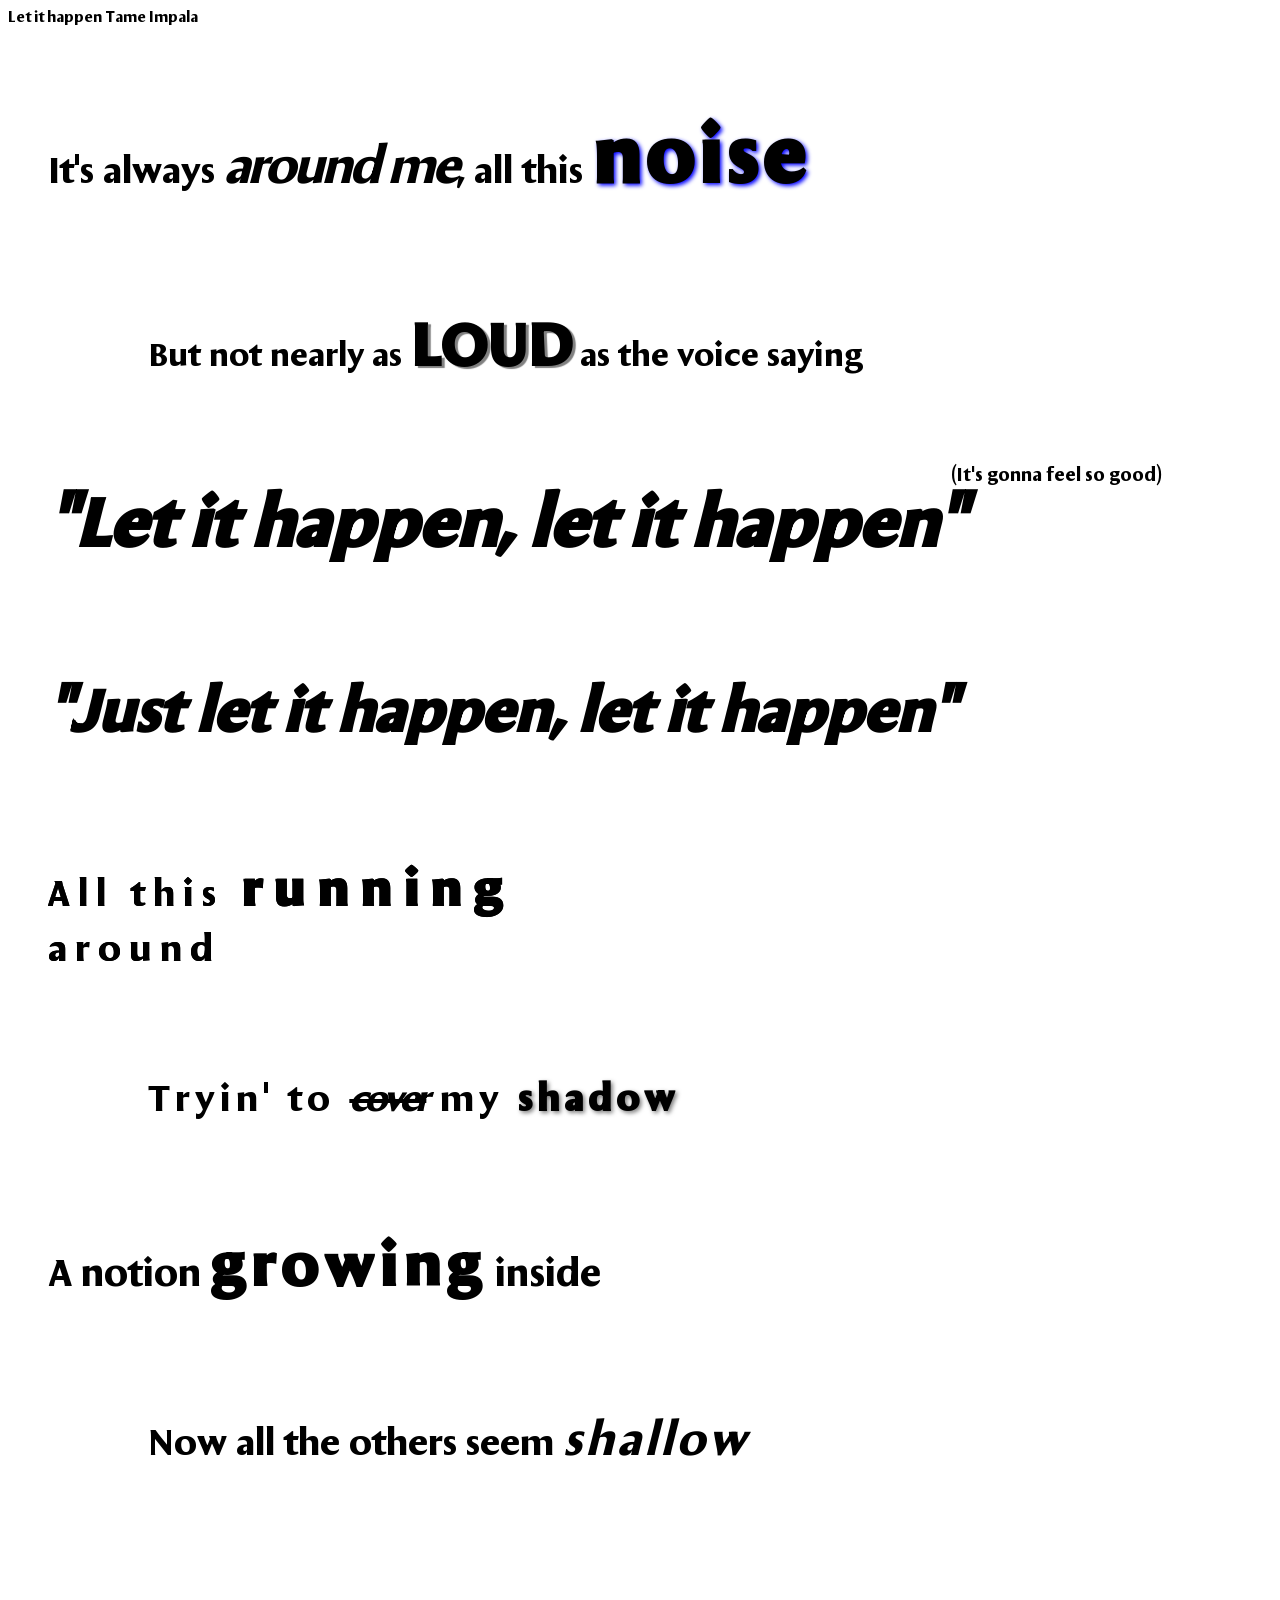
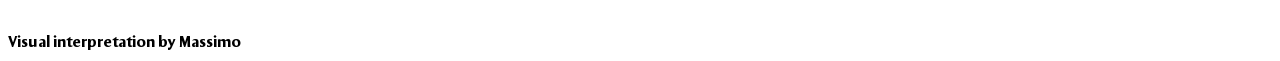
==== songtekst/letithappen.html @ 3872d603 "songtekst bijgevoegd" ====
<!DOCTYPE html>
<html lang="en">
  <head>
    <meta charset="UTF-8">
    <meta name="viewport" content="width=device-width, initial-scale=1.0">
    <meta http-equiv="X-UA-Compatible" content="ie=edge">
    <title>Let it happen</title>
    <link rel="stylesheet" href="letithappen.css">
    <meta name="copyright" content="Design by …">
    <meta name="description" content="…">
    <meta name="keywords" content="…">  
  </head>
  <body> 
    <header>
Let it happen
Tame Impala
    </header>
    <main>

      <p class="intro">
        It's always <em>around me</em>, all this
        <strong>noise</strong>
      </p>

      <p class="voice">
        But not nearly as <strong>loud</strong>
        as the voice saying
      </p>

      <h1>
        "Let it happen, let it happen"
      </h1>

      <p class="aside">
        (It's gonna feel so good)
      </p>

      <h2>
        "Just let it happen, let it happen"
      </h2>

      <p class="running">
        All this <strong>running</strong> around
      </p>

      <p class="shadow">
        Tryin' to <em>cover</em> my <strong>shadow</strong>
      </p>

      <p class="growing">
        A notion <strong>growing</strong> inside
      </p>

      <p class="shallow">
        Now all the others seem <em>shallow</em>
      </p>

      <p class="running">
        All this <strong>running</strong> around
      </p>
      
    </main>
    <footer>
Visual interpretation by Massimo
    </footer>
  </body>
---- songtekst/letithappen.css ----
/* MARK: fonts */
@font-face {
  font-family: 'Seraphs';
  src: url('font/SeraphsVF.woff2') format('woff2'), /* Modern Browsers */
}
/* MARK: items */
body{
  font-family: 'Seraphs';
}

main {
  display: grid;
  grid-template-columns: repeat(12, 1fr);
  grid-template-rows: repeat(12, auto);
  gap: 20px;
  padding: 40px;
}

.intro {
  grid-column: 1/10;
  grid-row: 1;
  font-size: 40px;
}

.intro em {
  font-size: 55px;
  font-style: italic;
  letter-spacing: -3px;
}

.intro strong {
  font-size: 85px;
  letter-spacing: 5px;
  text-shadow: 2px 2px 4px blue;
}

.voice {
  grid-column: 2/11;
  grid-row: 2;
  font-size: 35px;
}

.voice strong {
  font-size: 65px;
  text-transform: uppercase;
  text-shadow: 3px 2px 1px grey;
}

h1 {
  grid-column: 1/12;
  grid-row: 3;
  font-size: 75px;
  line-height: 0.9;
  font-style: italic;
}

h2 {
  grid-column: 1/11;
  grid-row: 4;
  font-size: 65px;
  line-height: 0.9;
  font-style: italic;
}

.aside {
  grid-column: 10/13;
  grid-row: 3;
  font-size: 20px;
}

.running {
  grid-column: 1/7;
  grid-row: 5;
  font-size: 40px;
  letter-spacing: 8px;
}

.running strong {
  font-size: 55px;
  letter-spacing: 12px;
}

.shadow {
  grid-column: 2/10;
  grid-row: 6;
  font-size: 40px;
  letter-spacing: 5px;
}

.shadow em {
  font-style: italic;
  letter-spacing: -4px;
  text-decoration: line-through;
}

.shadow strong {
  text-shadow: 2px 2px 4px rgba(0,0,0,0.5);
} 

.growing {
  grid-column: 1/9;
  grid-row: 7;
  font-size: 42px;
}

.growing strong {
  font-size: 65px;
  letter-spacing: 6px;
}

.shallow {
  grid-column: 2/12;
  grid-row: 8;
  font-size: 40px;
}

.shallow em {
  font-size: 50px;
  letter-spacing: 3px;
}
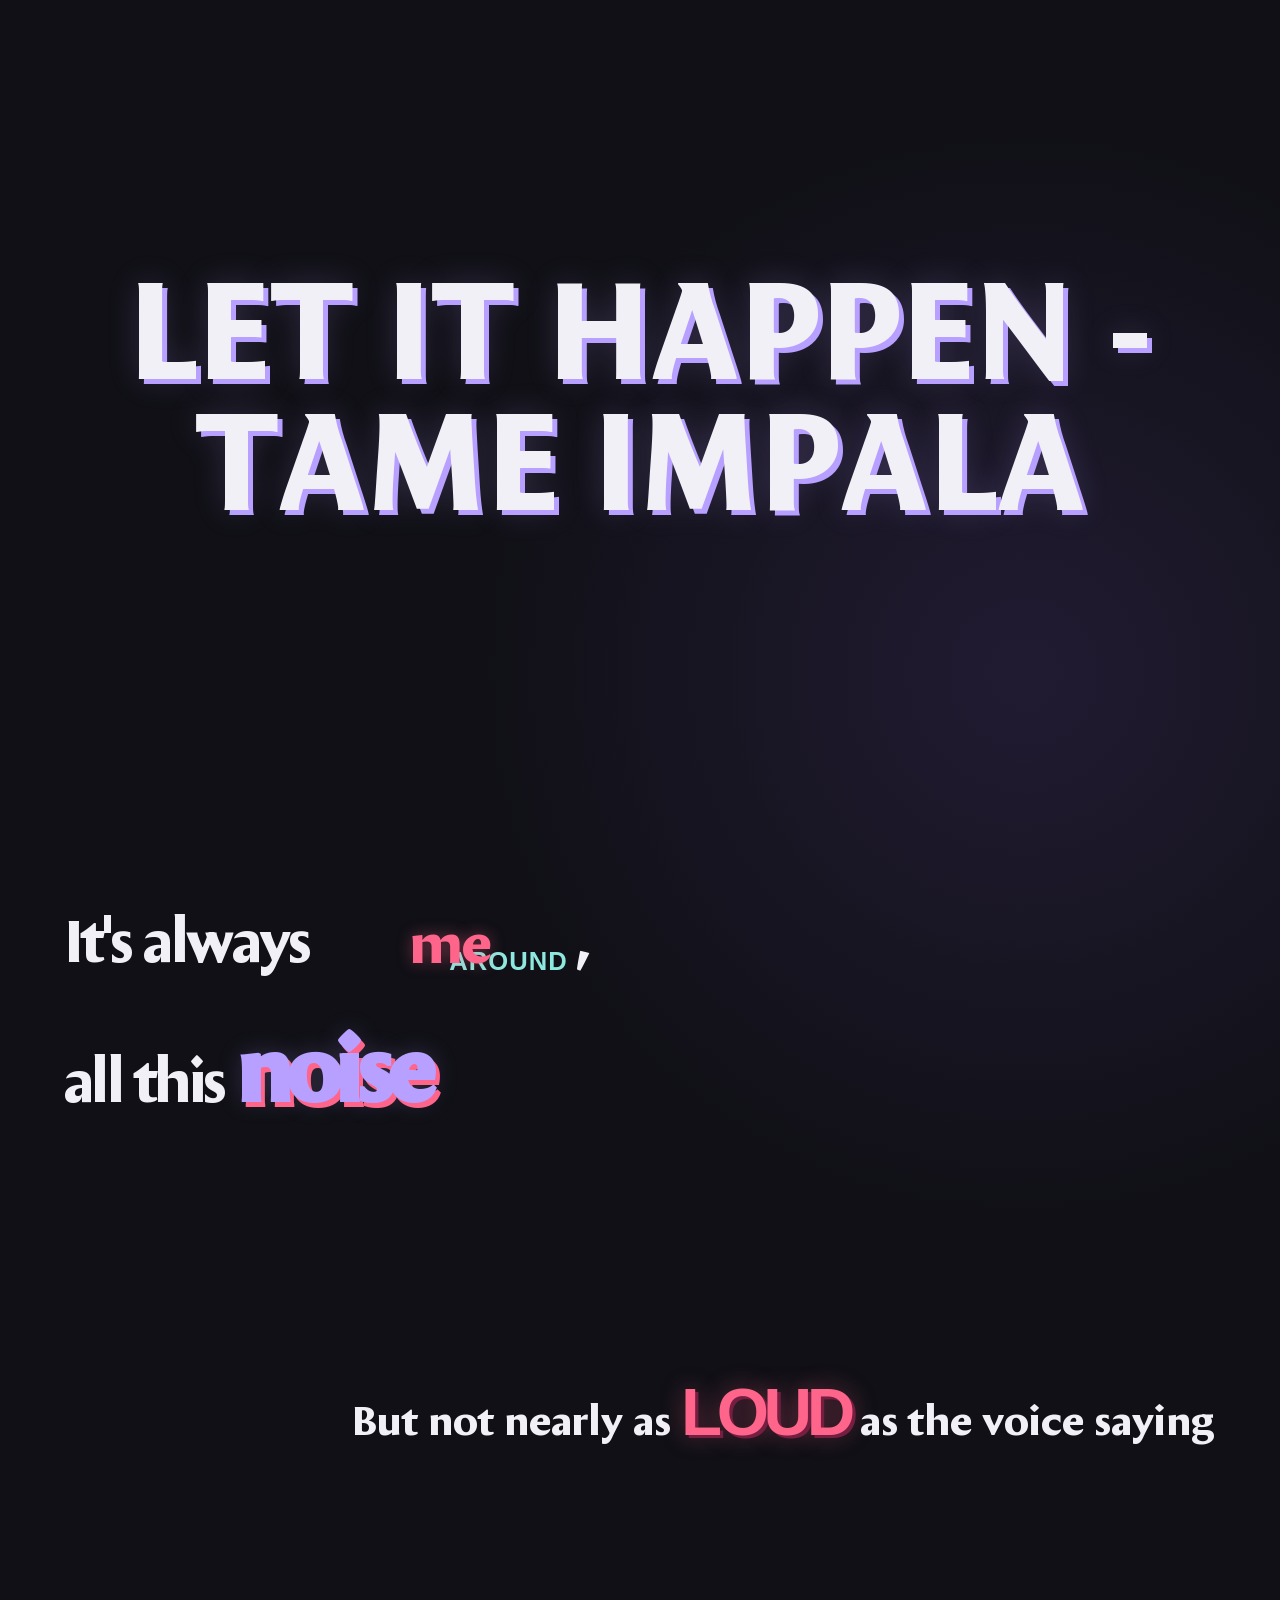
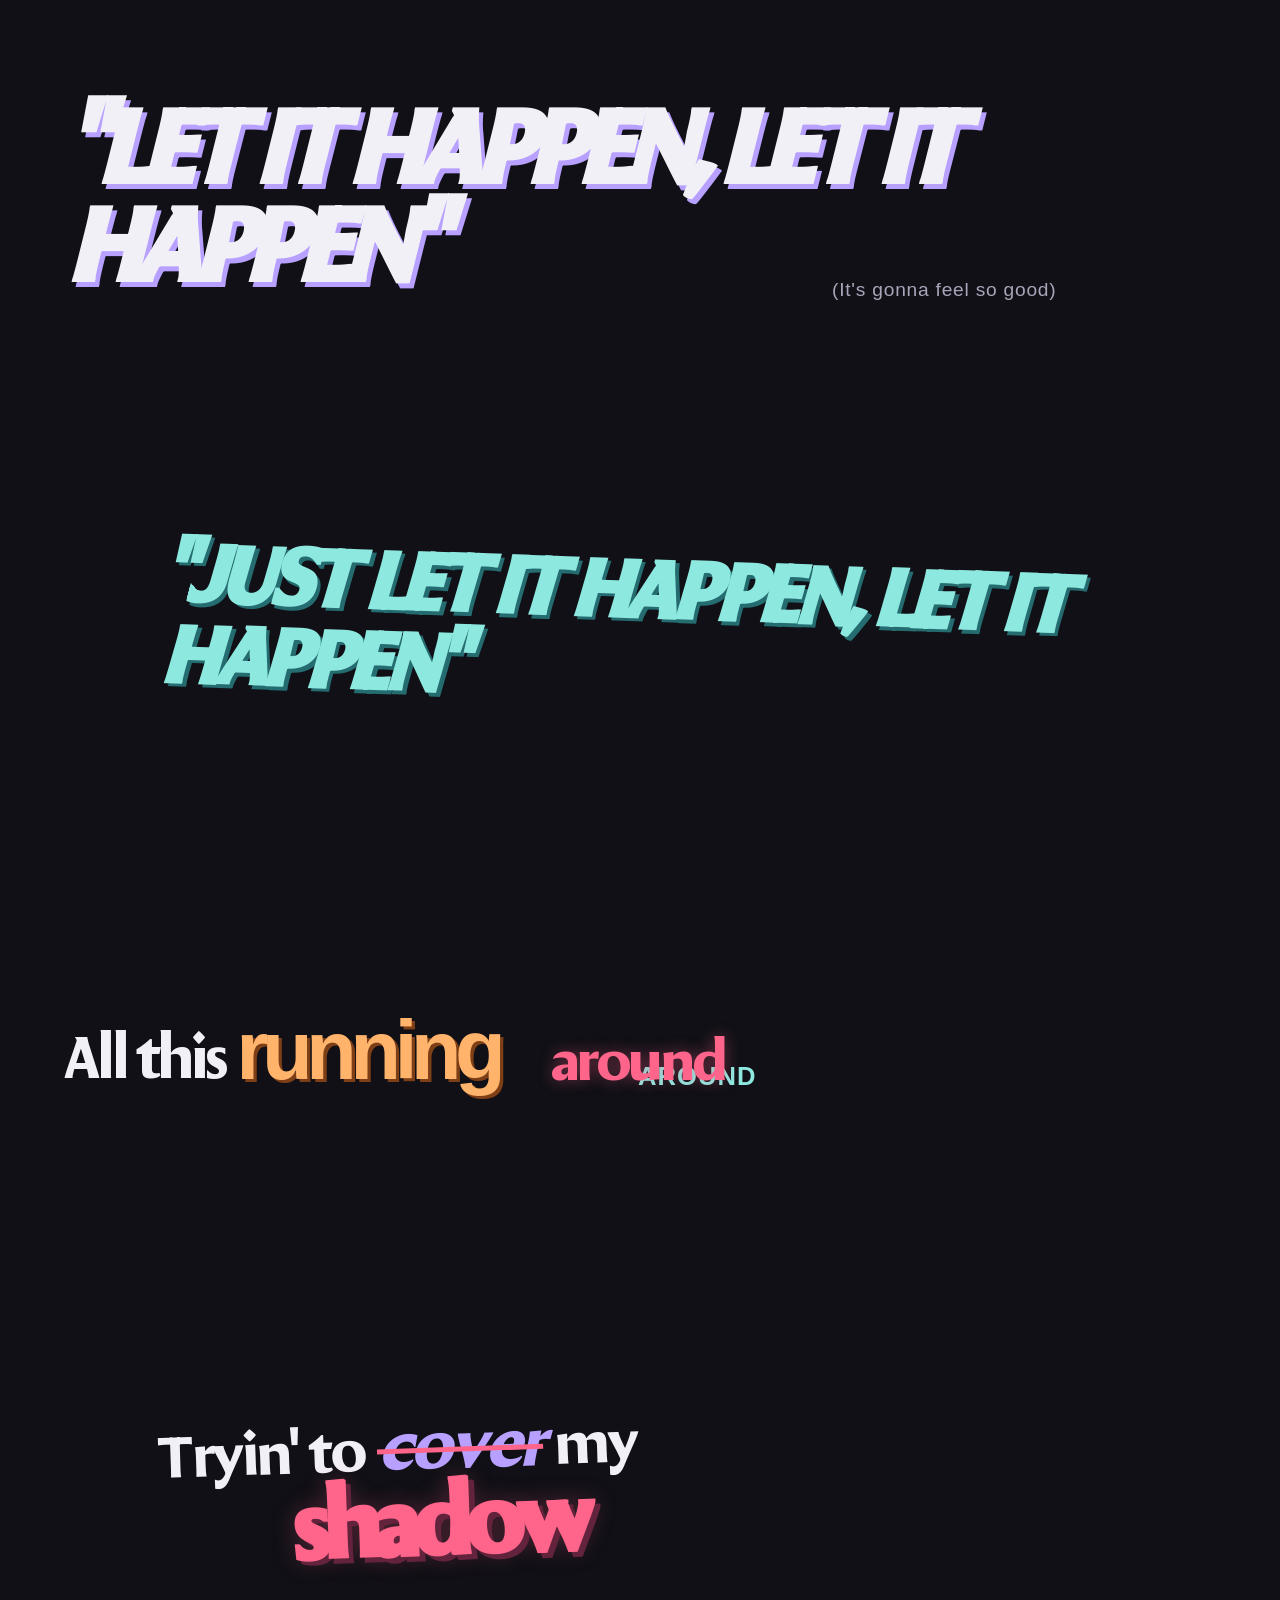
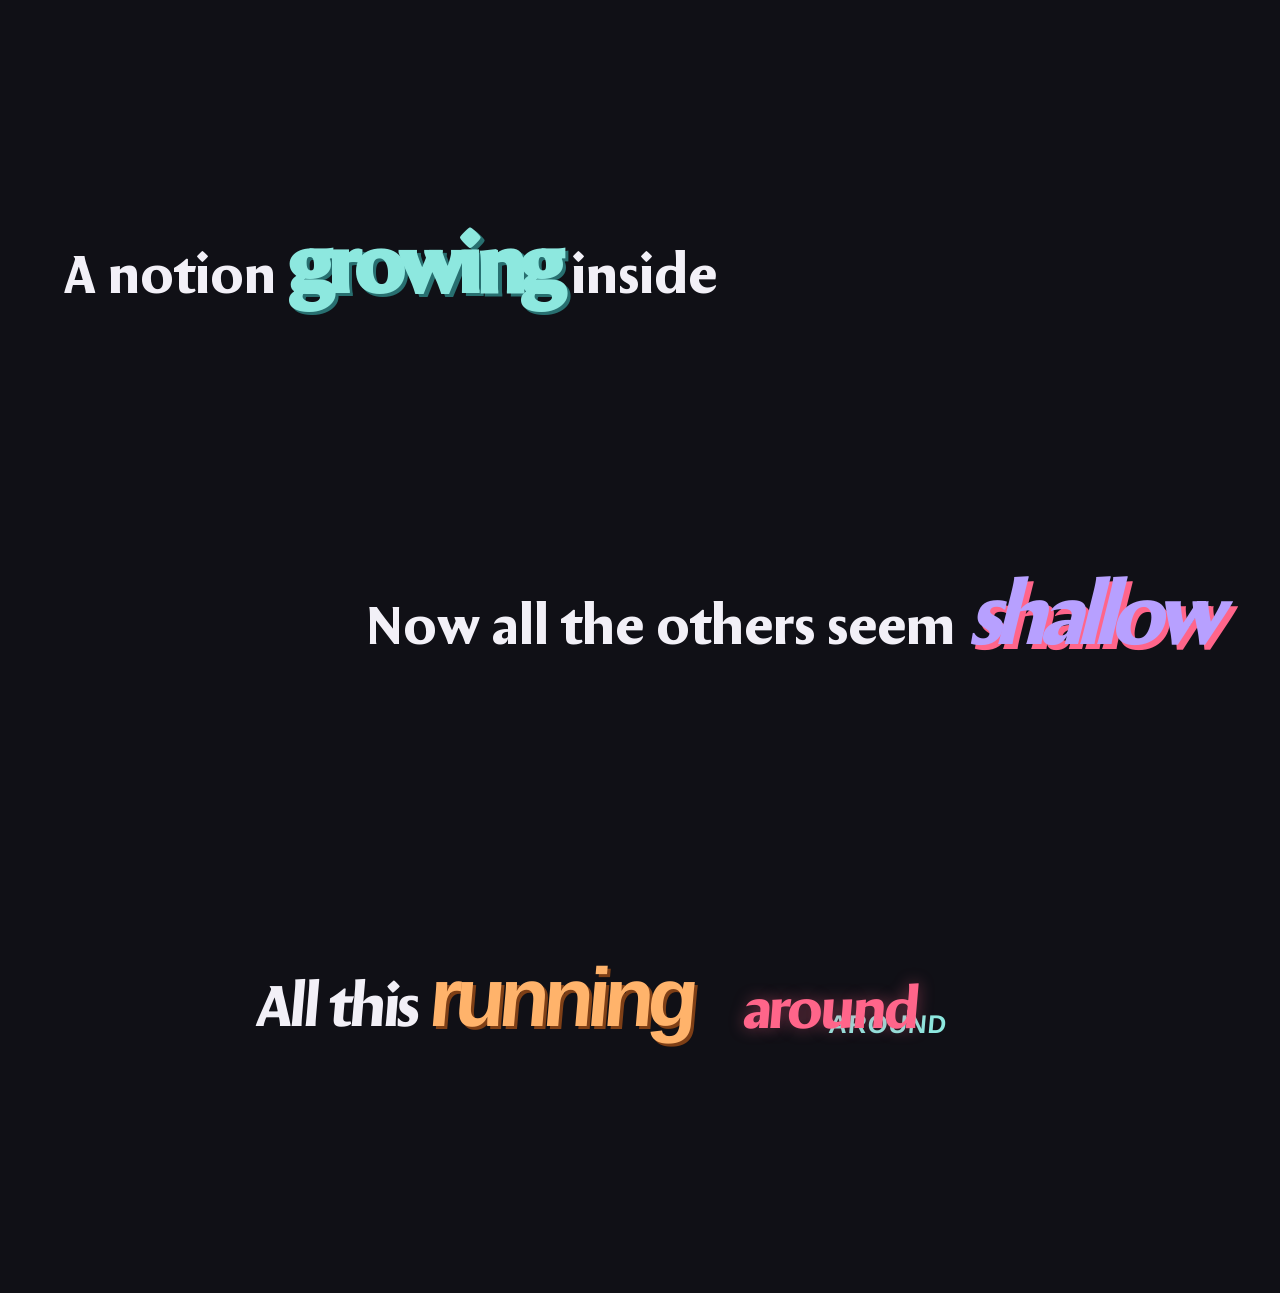
==== commit fc6b6acf: "songtekst afmaken" ====
--- a/songtekst/letithappen.html
+++ b/songtekst/letithappen.html
@@ -4,22 +4,30 @@
     <meta charset="UTF-8">
     <meta name="viewport" content="width=device-width, initial-scale=1.0">
     <meta http-equiv="X-UA-Compatible" content="ie=edge">
-    <title>Let it happen</title>
+    <title>Let it happen - Tame Impala</title>
     <link rel="stylesheet" href="letithappen.css">
     <meta name="copyright" content="Design by …">
     <meta name="description" content="…">
     <meta name="keywords" content="…">  
   </head>
+
+
+
   <body> 
     <header>
-Let it happen
-Tame Impala
+Let it happen - Tame Impala
     </header>
+
+
+
     <main>
-
       <p class="intro">
-        It's always <em>around me</em>, all this
-        <strong>noise</strong>
+        It's always 
+        <span class="orbit-group orbit-me">
+          <span class="orbit-center">me</span>
+          <span class="orbit-word">around</span>
+        </span>, <br>
+        all this <strong>noise</strong>
       </p>
 
       <p class="voice">
@@ -40,7 +48,11 @@
       </h2>
 
       <p class="running">
-        All this <strong>running</strong> around
+        All this <strong>running</strong>
+        <span class="orbit-group orbit-me">
+          <span class="orbit-center">around</span>
+          <span class="orbit-word">around</span>
+        </span>
       </p>
 
       <p class="shadow">
@@ -55,12 +67,13 @@
         Now all the others seem <em>shallow</em>
       </p>
 
-      <p class="running">
-        All this <strong>running</strong> around
+      <p class="running running-second">
+        All this <strong>running</strong>
+        <span class="orbit-group orbit-me">
+          <span class="orbit-center">around</span>
+          <span class="orbit-word">around</span>
+        </span>
       </p>
-      
     </main>
-    <footer>
-Visual interpretation by Massimo
-    </footer>
+
   </body>
--- a/songtekst/letithappen.css
+++ b/songtekst/letithappen.css
@@ -1,120 +1,444 @@
 /* MARK: fonts */
 @font-face {
   font-family: 'Seraphs';
-  src: url('font/SeraphsVF.woff2') format('woff2'), /* Modern Browsers */
-}
-/* MARK: items */
-body{
-  font-family: 'Seraphs';
-}
-
+  src: url('font/SeraphsVF.woff2') format('woff2') /* Modern Browsers */
+}
+
+/* MARK: KLEUREN */
+:root {
+  --background: #101016;
+  --text: #f2f0f7;
+  --muted: #aaa5b9;
+  --purple: #b7a0ff;
+  --pink: #ff658a;
+  --cyan: #8de8df;
+  --orange: #ffb36b;
+}
+
+
+
+/* MARK: ALGEMEEN */
+* {
+  box-sizing: border-box;
+}
+
+html {
+  scroll-behavior: smooth;
+}
+
+body {
+  margin: 0;
+  padding: 0 5vw;
+  background:
+    radial-gradient(
+      circle at 80% 15%,
+      rgba(130, 90, 210, 0.15),
+      transparent 35rem
+    ),
+    var(--background);
+  color: var(--text);
+  font-family: "Seraphs", serif;
+  overflow-x: hidden;
+}
+
+p {
+  margin: 0;
+}
+
+strong {
+  font-weight: 900;
+}
+
+em {
+  font-style: italic;
+}
+
+
+
+/* MARK: TITEL */
+header {
+  min-height: 90vh;
+  display: flex;
+  justify-content: center;
+  align-items: center;
+  text-align: center;
+  font-size: clamp(3rem, 12vw, 11rem);
+  line-height: 0.85;
+  text-transform: uppercase;
+  text-shadow: 
+    0.035em 0.035em 0 var(--purple),
+    0 0 2rem rgba(183, 160, 255, 0.2);
+}
+
+
+/* MARK: GRID */
 main {
   display: grid;
-  grid-template-columns: repeat(12, 1fr);
-  grid-template-rows: repeat(12, auto);
-  gap: 20px;
-  padding: 40px;
-}
-
+  grid-template-columns: repeat(12, minmax(0, 1fr));
+  grid-template-rows: auto;
+  row-gap: clamp(9rem, 20vw, 18rem);
+  align-items: center;
+  max-width: 90rem;
+  margin: 0 auto;
+  padding: 3rem 0 12rem;
+}
+
+
+/* MARK: INTRO-NOISE */
 .intro {
-  grid-column: 1/10;
+  grid-column: 1/11;
   grid-row: 1;
-  font-size: 40px;
-}
-
-.intro em {
-  font-size: 55px;
+  font-size: clamp(2rem, 5vw, 5rem);
+  line-height: 1.05;
+  letter-spacing: -0.04em;
+}
+
+.intro strong {
+  display: inline-block;
+  color: var(--purple);
+  font-size: 1.5em;
+  line-height: 0.85;
+  letter-spacing: -0.06em;
+  text-shadow: 
+    0.04em 0.05em 0 var(--pink),
+    0 0 1.5rem rgba(183, 160, 255, 0.2);
+  animation: noise 2s steps(2, end) infinite;
+}
+
+
+/* CIRKELANIMATIE */
+.orbit-group {
+  display: inline-block;
+  position: relative;
+  vertical-align: middle;
+  width: 3.5em;
+  height: 2.5em;
+  margin: 0 0.1em;
+}
+
+.orbit-center {
+  position: absolute;
+  top: 50%;
+  left: 50%;
+  transform: translate(-50%, -50%);
+  z-index: 2;
+  white-space: nowrap;
+}
+
+.orbit-word {
+  position: absolute;
+  top: 50%;
+  left: 50%;
+  color: var(--cyan);
+  font-family: Arial, sans-serif;
+  font-size: 0.4em;
+  font-weight: 900;
+  letter-spacing: 0.04em;
+  text-transform: uppercase;
+  white-space: nowrap;
+  transform-origin: 0 0;
+  animation: orbit 4s linear infinite;
+}
+
+.orbit-me {
+  width: 3.8em;
+  height: 2.8em;
+}
+
+.orbit-me .orbit-center {
+  color: var(--pink);
+  font-size: 0.95em;
+  text-shadow: 0 0 1rem rgba(255, 101, 138, 0.4);
+}
+
+.orbit-me .orbit-word {
+  animation-duration: 5s;
+}
+
+
+
+/* MARK: VOICE-LOUD */
+.voice {
+  grid-column: 4/13;
+  grid-row: 2;
+  font-size: clamp(1.7rem, 3.5vw, 3.5rem);
+  line-height: 1.1;
+}
+
+.voice strong {
+  display: inline-block;
+  text-transform: uppercase;
+  color: var(--pink);
+  font-family: Arial, sans-serif;
+  font-size: 1.5em;
+  font-weight: 900;
+  letter-spacing: -0.08em;
+  text-shadow: 
+    0.05em 0.04em 0 #761e42,
+    0 0 1.5rem rgba(255, 101, 138, 0.4);
+  animation: loud 0.2s steps(2,end) infinite alternate;
+}
+
+
+/* MARK: LET IT HAPPEN */
+h1 {
+  grid-column: 1/13;
+  grid-row: 3;
+  margin: 0;
+  font-size: clamp(3rem, 9vw, 9rem);
+  line-height: 0.85;
   font-style: italic;
-  letter-spacing: -3px;
-}
-
-.intro strong {
-  font-size: 85px;
-  letter-spacing: 5px;
-  text-shadow: 2px 2px 4px blue;
-}
-
-.voice {
-  grid-column: 2/11;
-  grid-row: 2;
-  font-size: 35px;
-}
-
-.voice strong {
-  font-size: 65px;
   text-transform: uppercase;
-  text-shadow: 3px 2px 1px grey;
-}
-
-h1 {
-  grid-column: 1/12;
-  grid-row: 3;
-  font-size: 75px;
+  letter-spacing: -0.08em;
+  text-shadow: 0.035em 0.04em 0 var(--purple);
+  animation: happen 4s ease-in-out infinite alternate;
+}
+
+h2 {
+  grid-column: 2/13;
+  grid-row: 4;
+  margin: 0;
+  font-size: clamp(2.5rem, 7vw, 7rem);
   line-height: 0.9;
   font-style: italic;
-}
-
-h2 {
-  grid-column: 1/11;
-  grid-row: 4;
-  font-size: 65px;
-  line-height: 0.9;
-  font-style: italic;
+  text-transform: uppercase;
+  letter-spacing: -0.06em;
+  color: var(--cyan);
+  text-shadow: 0.04em 0.04em 0 #246c70;
+  transform: rotate(2deg);
 }
 
 .aside {
-  grid-column: 10/13;
+  grid-column: 9/13;
   grid-row: 3;
-  font-size: 20px;
-}
-
+  align-self: end;
+  font-size: clamp(1.2rem, 1.3vw, 1.2rem);
+  margin-top: -5rem;
+  color: var(--muted);
+  font-family: Arial, sans-serif;
+  letter-spacing: 0.04em;
+}
+
+
+
+/* MARK: RUNNING */
 .running {
-  grid-column: 1/7;
+  grid-column: 1/9;
   grid-row: 5;
-  font-size: 40px;
-  letter-spacing: 8px;
+  font-size: clamp(2rem, 5vw, 4.8rem);
+  line-height: 1;
+  letter-spacing: -0.05em;
 }
 
 .running strong {
-  font-size: 55px;
-  letter-spacing: 12px;
-}
-
+  display: inline-block;
+  color: var(--orange);
+  font-family: Arial, sans-serif;
+  font-size: 1.3em;
+  font-weight: 900;
+  letter-spacing: -0.08em;
+  text-shadow: 0.04em 0.04em 0 #7e3f16;
+  animation: speed 0.65 ease-in-out infinite alternate;
+}
+
+.orbit-running {
+  width: 3.5em;
+  height: 3em;
+  margin-left: 0.1em;
+}
+
+.orbit-running .orbit-center {
+  color: var(--orange);
+  font-size: 0.5em;
+  font-weight: 900;
+  font-family: Arial, sans-serif;
+  text-shadow: 0.04em 0.04em 0 #7e3f16;
+}
+
+.orbit-running .orbit-word {
+  color: var(--cyan);
+  font-size: 0.36em;
+  animation-duration: 2.5s;
+}
+
+.running-second {
+  grid-column: 3/11;
+  grid-row: 9;
+  transform: skewX(-5deg);
+}
+
+
+/* MARK: SHADOW */
 .shadow {
-  grid-column: 2/10;
+  grid-column: 2/11;
   grid-row: 6;
-  font-size: 40px;
-  letter-spacing: 5px;
+  font-size: clamp(2rem, 5vw, 4.8rem);
+  line-height: 0.95;
+  letter-spacing: -0.04em;
+  transform: rotate(-2deg);
 }
 
 .shadow em {
-  font-style: italic;
-  letter-spacing: -4px;
+  color: var(--purple);
+  font-size: 1.15em;
   text-decoration: line-through;
+  text-decoration-color: var(--pink);
+  text-decoration-thickness: 0.07em;
 }
 
 .shadow strong {
-  text-shadow: 2px 2px 4px rgba(0,0,0,0.5);
+  display: inline-block;
+  margin-left: 15%;
+  color: var(--pink);
+  font-size: 1.6em;
+  letter-spacing: -0.08em;
+  line-height: 0.85;
+  text-shadow: 
+    0.05em 0.05em 0 #63233c,
+    0 0 1.5rem rgba(255, 101, 138, 0.25);
+  animation: shadow 3s ease-in-out infinite alternate;
 } 
 
+
+
+/* MARK: GROWING */
 .growing {
-  grid-column: 1/9;
+  grid-column: 1/10;
   grid-row: 7;
-  font-size: 42px;
+  font-size: clamp(2rem, 4.5vw, 4.5rem);
+  line-height: 1.1;
 }
 
 .growing strong {
-  font-size: 65px;
-  letter-spacing: 6px;
-}
-
+  display: inline-block;
+  color: var(--cyan);
+  font-size: 1.5em;
+  letter-spacing: -0.06em;
+  text-shadow: 0.04em 0.04em 0 #286f70;
+  animation: growing 3s ease-in-out infinite alternate;
+}
+
+
+
+/* MARK: SHALLOW */
 .shallow {
-  grid-column: 2/12;
+  grid-column: 4/13;
   grid-row: 8;
-  font-size: 40px;
+  font-size: clamp(2rem, 4.5vw, 4.5rem);
+  line-height: 1;
+  text-align: right;
 }
 
 .shallow em {
-  font-size: 50px;
-  letter-spacing: 3px;
+  display: inline-block;
+  font-size: 1.6em;
+  letter-spacing: -0.08em;
+  color: var(--purple);
+  text-shadow: 0.05em 0.05em 0 var(--pink);
+  animation: shallow 4s ease-in-out infinite alternate;
+}
+
+
+
+
+/* MARK: ANIMATIES */
+@keyframes noise {
+  0%, 100% {
+    transform: translate(0, 0) rotate(0);
+  }
+
+  25% {
+    transform: translate(1px, -2px) rotate(-1deg);
+  }
+
+  50% {
+    transform: translate(-2px, 1px) rotate(1deg);
+  }
+
+  75% {
+    transform: translate(2px, 1px) rotate (0);
+  }
+} 
+
+
+@keyframes loud {
+  from{
+    transform: translateX(-3px) rotate(-3deg) scale(1);
+  }
+
+  to {
+    transform: translateX(3px) rotate(3deg) scale(1.1);
+  }
+}
+
+
+@keyframes happen {
+  from {
+    transform: rotate(-2deg) scale(1);
+  }
+
+  to {
+    transform: rotate(1deg) scale(1.025);
+  }
+}
+
+
+@keyframes orbit {
+  from {
+    transform: rotate(0deg) translateX(1.2em);
+  }
+
+  to {
+    transform: rotate(360deg) translateX(1.2em);
+  }
+}
+
+
+@keyframes speed {
+  from {
+    transform: translateX(-0.05em) skewX(-5deg);
+    letter-spacing: -0.08em;
+  }
+
+  to {
+    transform: translateX(0.15em) skewX(-15deg);
+    letter-spacing: -0.02em;
+  }
+}
+
+
+@keyframes shadow {
+  from {
+    transform: translateX(0) skewX(0);
+  }
+
+  to {
+    transform: translateX(1.5rem) skewX(-8deg);
+  }
+}
+
+
+@keyframes growing {
+  from {
+    transform: scale(0.9);
+    letter-spacing: 0.06em;
+  }
+
+  to {
+    transform: scale(1.12);
+    letter-spacing: 0.02em;
+  }
+}
+
+
+@keyframes shallow {
+  from {
+    opacity: 0.45;
+    transform: translateY(0) scale(0.95);
+  }
+
+  to {
+    opacity: 1;
+    transform: translateY(-0.25em) scale(1.04);
+  }
 }
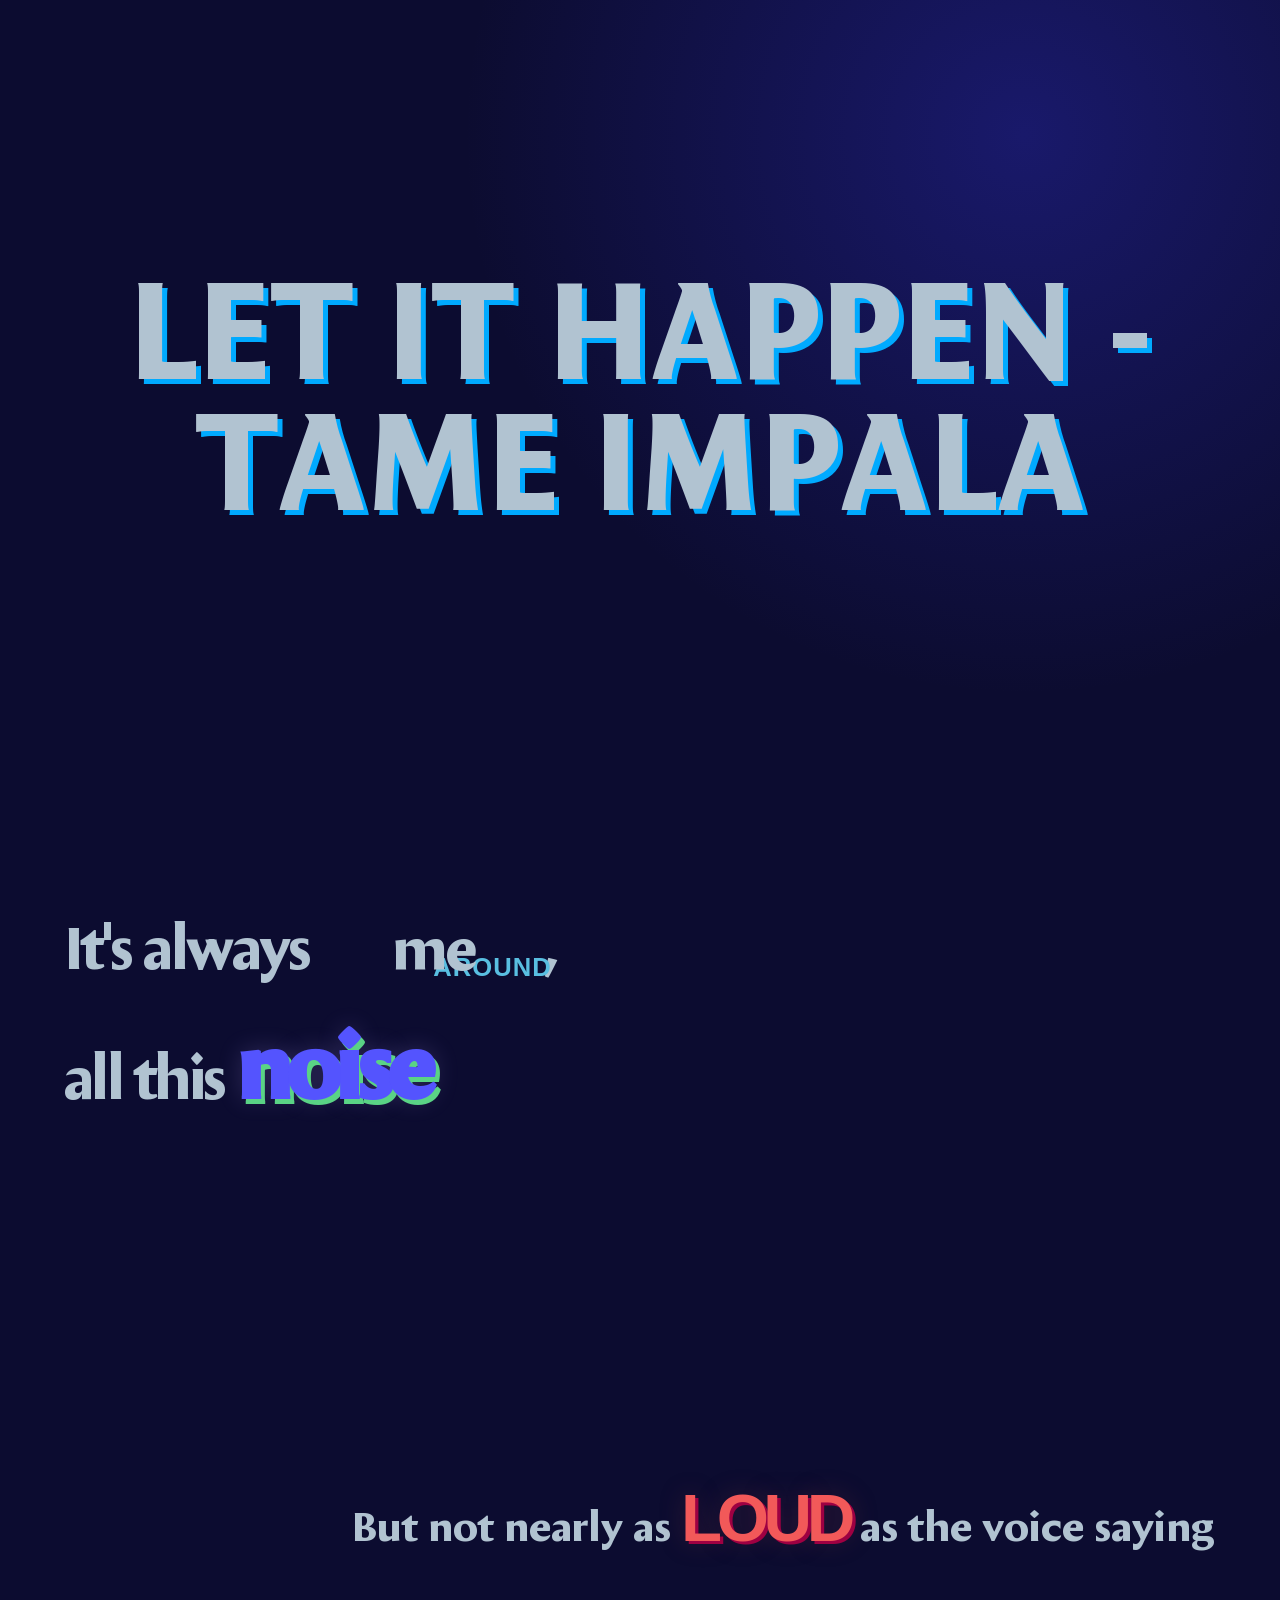
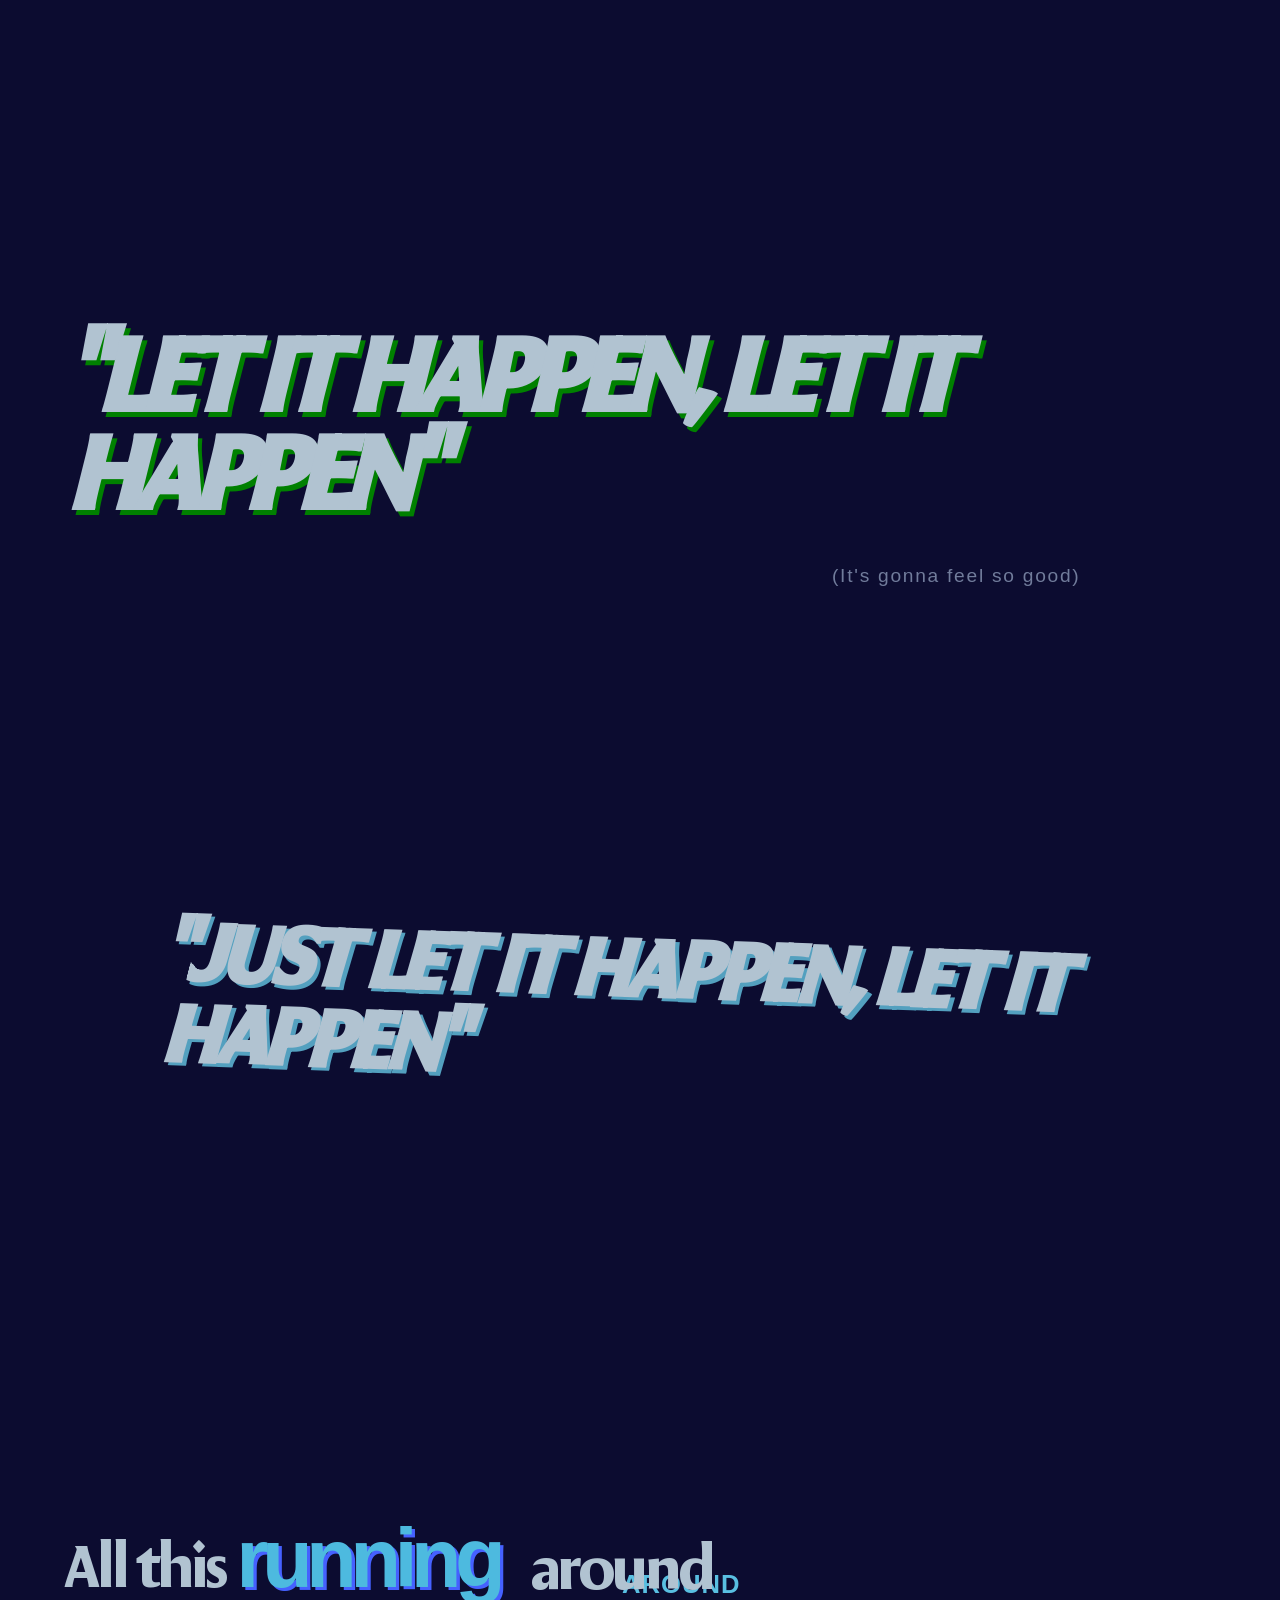
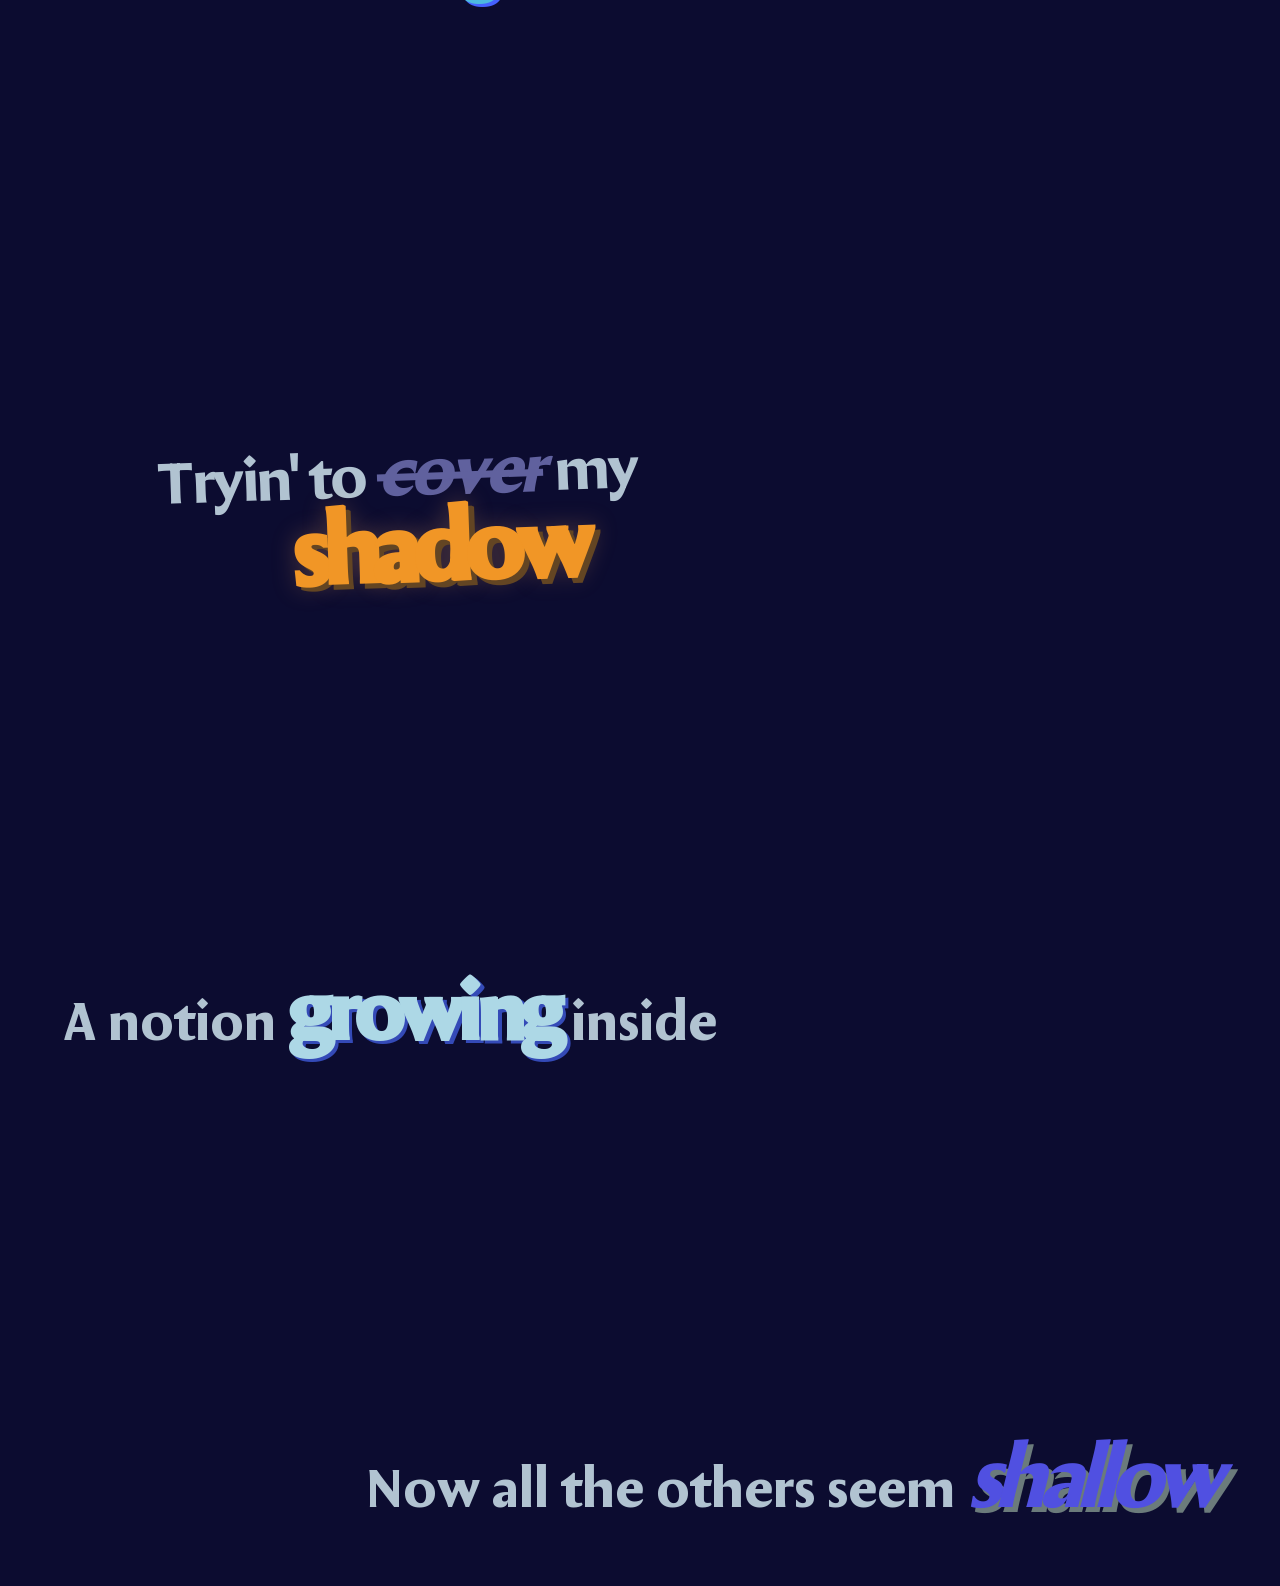
==== commit 33b2b4ca: "notities in code afgemaakt" ====
--- a/songtekst/letithappen.html
+++ b/songtekst/letithappen.html
@@ -66,14 +66,6 @@
       <p class="shallow">
         Now all the others seem <em>shallow</em>
       </p>
-
-      <p class="running running-second">
-        All this <strong>running</strong>
-        <span class="orbit-group orbit-me">
-          <span class="orbit-center">around</span>
-          <span class="orbit-word">around</span>
-        </span>
-      </p>
     </main>
 
   </body>
--- a/songtekst/letithappen.css
+++ b/songtekst/letithappen.css
@@ -4,18 +4,6 @@
   src: url('font/SeraphsVF.woff2') format('woff2') /* Modern Browsers */
 }
 
-/* MARK: KLEUREN */
-:root {
-  --background: #101016;
-  --text: #f2f0f7;
-  --muted: #aaa5b9;
-  --purple: #b7a0ff;
-  --pink: #ff658a;
-  --cyan: #8de8df;
-  --orange: #ffb36b;
-}
-
-
 
 /* MARK: ALGEMEEN */
 * {
@@ -29,20 +17,16 @@
 body {
   margin: 0;
   padding: 0 5vw;
-  background:
+  background: /* GEMAAKT MET BEHULP VAN https://www.w3schools.com/css/css3_gradients_radial.asp */
     radial-gradient(
-      circle at 80% 15%,
-      rgba(130, 90, 210, 0.15),
-      transparent 35rem
+      circle at 80% 15%, /* MIDDELPUNT OP 80% VAN DE BREEDTE EN 15% VAN DE HOOGTE VAN HET GEBIED */
+      #3333e055,
+      transparent 35rem /* VERLOOP VAN TRANSPARANT VERVAGEN TOT AFSTAND VAN 35rem */
     ),
-    var(--background);
-  color: var(--text);
+    #0c0c30;
+  background-attachment: fixed;
+  color: #b1c3d1;
   font-family: "Seraphs", serif;
-  overflow-x: hidden;
-}
-
-p {
-  margin: 0;
 }
 
 strong {
@@ -65,26 +49,21 @@
   font-size: clamp(3rem, 12vw, 11rem);
   line-height: 0.85;
   text-transform: uppercase;
-  text-shadow: 
-    0.035em 0.035em 0 var(--purple),
-    0 0 2rem rgba(183, 160, 255, 0.2);
+  text-shadow: 0.035em 0.035em 0 rgb(0, 170, 255);
 }
 
 
 /* MARK: GRID */
 main {
   display: grid;
-  grid-template-columns: repeat(12, minmax(0, 1fr));
-  grid-template-rows: auto;
+  grid-template-columns: repeat(12, 1fr);
   row-gap: clamp(9rem, 20vw, 18rem);
   align-items: center;
   max-width: 90rem;
-  margin: 0 auto;
-  padding: 3rem 0 12rem;
-}
-
-
-/* MARK: INTRO-NOISE */
+}
+
+/* MARK : REGEL 1
+/* IT'S ALWAYS AROUND ME , ALL THIS */
 .intro {
   grid-column: 1/11;
   grid-row: 1;
@@ -93,71 +72,56 @@
   letter-spacing: -0.04em;
 }
 
+/* NOISE */
 .intro strong {
   display: inline-block;
-  color: var(--purple);
+  color: rgb(84, 84, 254);
   font-size: 1.5em;
   line-height: 0.85;
   letter-spacing: -0.06em;
   text-shadow: 
-    0.04em 0.05em 0 var(--pink),
+    0.04em 0.05em 0 rgb(90, 211, 133),
     0 0 1.5rem rgba(183, 160, 255, 0.2);
   animation: noise 2s steps(2, end) infinite;
 }
 
-
-/* CIRKELANIMATIE */
+/* CIRKELANIMATIE GEMAAKT MET BEHULP VAN https://codepen.io/alandunning/pen/bNNRvQ */
+/* CIRKELANIMATIE POSITIONEREN */
 .orbit-group {
-  display: inline-block;
-  position: relative;
+  display: inline-block; /* ZODAT JE BREEDTE EN HOOGTE KAN INSTELLEN OP DEZELFDE TEKSTREGEL */
+  position: relative; /* MAAKT DIT HET REFERENTIEPUNT VAN ABSOLUTE */
   vertical-align: middle;
   width: 3.5em;
   height: 2.5em;
-  margin: 0 0.1em;
-}
-
+}
+
+/* ME */
 .orbit-center {
-  position: absolute;
+  position: absolute; /* MAAKT HET ONAFHANKELIJK POSITIONEERBAAR */
   top: 50%;
   left: 50%;
   transform: translate(-50%, -50%);
   z-index: 2;
-  white-space: nowrap;
-}
-
+}
+
+/* AROUND VORMGEVING */
 .orbit-word {
-  position: absolute;
+  position: absolute; /* MAAKT HET ONAFHANKELIJK POSITIONEERBAAR */
   top: 50%;
   left: 50%;
-  color: var(--cyan);
+  color: #59bfe1;
   font-family: Arial, sans-serif;
   font-size: 0.4em;
   font-weight: 900;
   letter-spacing: 0.04em;
   text-transform: uppercase;
-  white-space: nowrap;
-  transform-origin: 0 0;
-  animation: orbit 4s linear infinite;
-}
-
-.orbit-me {
-  width: 3.8em;
-  height: 2.8em;
-}
-
-.orbit-me .orbit-center {
-  color: var(--pink);
-  font-size: 0.95em;
-  text-shadow: 0 0 1rem rgba(255, 101, 138, 0.4);
-}
-
-.orbit-me .orbit-word {
-  animation-duration: 5s;
-}
-
-
-
-/* MARK: VOICE-LOUD */
+  transform-origin: 0 0; /* BEPAALT DRAAIPUNT VAN ANIMATIE OP LINKERBOVENKANT VAN ELEMENT */
+  animation: orbit 4s linear infinite; 
+}
+
+
+/* MARK: REGEL 2 */
+/* BUT NOT NEARLY AS ... AS THE VOICE SAYING */
 .voice {
   grid-column: 4/13;
   grid-row: 2;
@@ -165,110 +129,100 @@
   line-height: 1.1;
 }
 
+/* LOUD */
 .voice strong {
-  display: inline-block;
-  text-transform: uppercase;
-  color: var(--pink);
+  display: inline-block; /* MAAKT HET TE ANIMEREN EN VORM TE GEVEN TERWIJL HET OP DEZELFDE TEKSTREGEL BLIJFT STAAN */
+  text-transform: uppercase;
+  color: rgb(242, 89, 89);
   font-family: Arial, sans-serif;
   font-size: 1.5em;
   font-weight: 900;
   letter-spacing: -0.08em;
   text-shadow: 
-    0.05em 0.04em 0 #761e42,
-    0 0 1.5rem rgba(255, 101, 138, 0.4);
-  animation: loud 0.2s steps(2,end) infinite alternate;
-}
-
-
-/* MARK: LET IT HAPPEN */
+    0.05em 0.04em 0 #9e0042,
+    0 0 1.5rem rgba(107, 45, 59, 0.4);
+  animation: loud 0.2s steps(2,end) infinite alternate; /* ALTERNATE ZORGT ERVOOR DAT DE RICHTING BIJ IEDERE BEWEGINGSCYCLUS VERANDERT */
+}
+
+
+/* MARK: LET IT HAPPEN, LET IT HAPPEN 1 */
 h1 {
   grid-column: 1/13;
   grid-row: 3;
-  margin: 0;
   font-size: clamp(3rem, 9vw, 9rem);
   line-height: 0.85;
   font-style: italic;
   text-transform: uppercase;
   letter-spacing: -0.08em;
-  text-shadow: 0.035em 0.04em 0 var(--purple);
-  animation: happen 4s ease-in-out infinite alternate;
-}
-
+  text-shadow: 0.035em 0.04em 0 green;
+  animation: happen 4s ease-in-out infinite alternate; /* ALTERNATE ZORGT ERVOOR DAT DE RICHTING BIJ IEDERE BEWEGINGSCYCLUS VERANDERT */
+}
+
+/* MARK : LET IT HAPPEN, LET IT HAPPEN 2 */
 h2 {
   grid-column: 2/13;
   grid-row: 4;
-  margin: 0;
   font-size: clamp(2.5rem, 7vw, 7rem);
   line-height: 0.9;
   font-style: italic;
   text-transform: uppercase;
   letter-spacing: -0.06em;
-  color: var(--cyan);
-  text-shadow: 0.04em 0.04em 0 #246c70;
+  text-shadow: 0.04em 0.04em 0 rgb(83, 160, 191);
   transform: rotate(2deg);
 }
 
+/* MARK : IT'S GONNA FEEL SO GOOD */
 .aside {
   grid-column: 9/13;
   grid-row: 3;
   align-self: end;
   font-size: clamp(1.2rem, 1.3vw, 1.2rem);
-  margin-top: -5rem;
-  color: var(--muted);
-  font-family: Arial, sans-serif;
-  letter-spacing: 0.04em;
-}
-
-
-
-/* MARK: RUNNING */
+  color:rgb(113, 124, 155);
+  font-family: Arial, sans-serif;
+  letter-spacing: 0.09em;
+}
+
+
+
+/* MARK: ALL THIS RUNNING AROUND */
+/* ALL THIS */
 .running {
   grid-column: 1/9;
   grid-row: 5;
   font-size: clamp(2rem, 5vw, 4.8rem);
   line-height: 1;
-  letter-spacing: -0.05em;
-}
-
+  letter-spacing: -0.05em
+}
+
+/* RUNNING */
 .running strong {
-  display: inline-block;
-  color: var(--orange);
+  color: rgb(77, 186, 223);
   font-family: Arial, sans-serif;
   font-size: 1.3em;
   font-weight: 900;
   letter-spacing: -0.08em;
+  text-shadow: 0.04em 0.04em 0 #4561ff;
+}
+
+/* CIRKELANIMATIE GEMAAKT MET BEHULP VAN https://codepen.io/alandunning/pen/bNNRvQ */
+/* OPMAAK MIDDELSTE AROUND */
+.orbit-running .orbit-center {
+  font-size: 0.5em;
+  font-weight: 900;
+  font-family: Arial, sans-serif;
   text-shadow: 0.04em 0.04em 0 #7e3f16;
-  animation: speed 0.65 ease-in-out infinite alternate;
-}
-
-.orbit-running {
-  width: 3.5em;
-  height: 3em;
-  margin-left: 0.1em;
-}
-
-.orbit-running .orbit-center {
-  color: var(--orange);
-  font-size: 0.5em;
-  font-weight: 900;
-  font-family: Arial, sans-serif;
-  text-shadow: 0.04em 0.04em 0 #7e3f16;
-}
-
+}
+
+/* RONDDRAAIENDE AROUND */
 .orbit-running .orbit-word {
-  color: var(--cyan);
+  color: rgb(89, 181, 211);
   font-size: 0.36em;
   animation-duration: 2.5s;
 }
 
-.running-second {
-  grid-column: 3/11;
-  grid-row: 9;
-  transform: skewX(-5deg);
-}
-
-
-/* MARK: SHADOW */
+
+/* MARK: TRYING TO COVER MY SHADOW */
+/* TRYING TO ... MY ... */
 .shadow {
   grid-column: 2/11;
   grid-row: 6;
@@ -278,30 +232,32 @@
   transform: rotate(-2deg);
 }
 
+/* COVER */
 .shadow em {
-  color: var(--purple);
+  color: #60619e;
   font-size: 1.15em;
   text-decoration: line-through;
-  text-decoration-color: var(--pink);
-  text-decoration-thickness: 0.07em;
-}
-
+  text-decoration-thickness: 0.09em;
+}
+
+/* SHADOW */
 .shadow strong {
-  display: inline-block;
+  display: inline-block; /* MAAKT HET TE ANIMEREN EN VORM TE GEVEN TERWIJL HET OP DEZELFDE TEKSTREGEL BLIJFT STAAN */
   margin-left: 15%;
-  color: var(--pink);
+  color: #f19626;
   font-size: 1.6em;
   letter-spacing: -0.08em;
   line-height: 0.85;
   text-shadow: 
-    0.05em 0.05em 0 #63233c,
-    0 0 1.5rem rgba(255, 101, 138, 0.25);
-  animation: shadow 3s ease-in-out infinite alternate;
+    0.05em 0.05em 0 #634523,
+    0 0 1.5rem rgba(255, 173, 101, 0.25);
+  animation: shadow 3s ease-in-out infinite alternate; /* ALTERNATE ZORGT ERVOOR DAT DE RICHTING BIJ IEDERE BEWEGINGSCYCLUS VERANDERT */
 } 
 
 
 
-/* MARK: GROWING */
+/* MARK: A NOTION GROWING INSIDE */
+/* A NOTION ... INSIDE */
 .growing {
   grid-column: 1/10;
   grid-row: 7;
@@ -309,18 +265,20 @@
   line-height: 1.1;
 }
 
+/* GROWING */
 .growing strong {
-  display: inline-block;
-  color: var(--cyan);
+  display: inline-block; /* MAAKT HET TE ANIMEREN EN VORM TE GEVEN TERWIJL HET OP DEZELFDE TEKSTREGEL BLIJFT STAAN */
+  color: lightblue;
   font-size: 1.5em;
   letter-spacing: -0.06em;
-  text-shadow: 0.04em 0.04em 0 #286f70;
-  animation: growing 3s ease-in-out infinite alternate;
-}
-
-
-
-/* MARK: SHALLOW */
+  text-shadow: 0.04em 0.04em 0 #344ab7;
+  animation: growing 3s ease-in-out infinite alternate; /* ALTERNATE ZORGT ERVOOR DAT DE RICHTING BIJ IEDERE BEWEGINGSCYCLUS VERANDERT */
+}
+
+
+
+/* MARK: NOW ALL THE OTHERS SEEM SHALLOW */
+/* NOW ALL THE OTHERS SEEM ... */
 .shallow {
   grid-column: 4/13;
   grid-row: 8;
@@ -329,19 +287,22 @@
   text-align: right;
 }
 
+/* SHALLOW */
 .shallow em {
   display: inline-block;
   font-size: 1.6em;
   letter-spacing: -0.08em;
-  color: var(--purple);
-  text-shadow: 0.05em 0.05em 0 var(--pink);
-  animation: shallow 4s ease-in-out infinite alternate;
+  color: rgb(80, 80, 225);
+  text-shadow: 0.05em 0.05em 0 rgb(107, 123, 123);
+  animation: shallow 4s ease-in-out infinite alternate; /* ALTERNATE ZORGT ERVOOR DAT DE RICHTING BIJ IEDERE BEWEGINGSCYCLUS VERANDERT */
 }
 
 
 
 
 /* MARK: ANIMATIES */
+/* DIT HEBBEN WIJ GELEERD MET DE DEEPDIVE ANIMATIES 101 VAN SANNE */
+/* ANIMATIE NOISE */
 @keyframes noise {
   0%, 100% {
     transform: translate(0, 0) rotate(0);
@@ -360,7 +321,7 @@
   }
 } 
 
-
+/* ANIMATIE LOUD */
 @keyframes loud {
   from{
     transform: translateX(-3px) rotate(-3deg) scale(1);
@@ -371,7 +332,7 @@
   }
 }
 
-
+/* ANIMATIE LET IT HAPPEN 1 */
 @keyframes happen {
   from {
     transform: rotate(-2deg) scale(1);
@@ -382,10 +343,10 @@
   }
 }
 
-
+/* CIRKELANIMATIE GEMAAKT MET BEHULP VAN https://codepen.io/alandunning/pen/bNNRvQ */
 @keyframes orbit {
   from {
-    transform: rotate(0deg) translateX(1.2em);
+    transform: rotate(0deg) translateX(1.2em); /* TRANSLATE X VERPLAATST HET WOORD 1.2em VANAF HET DRAAIPUNT */
   }
 
   to {
@@ -394,19 +355,7 @@
 }
 
 
-@keyframes speed {
-  from {
-    transform: translateX(-0.05em) skewX(-5deg);
-    letter-spacing: -0.08em;
-  }
-
-  to {
-    transform: translateX(0.15em) skewX(-15deg);
-    letter-spacing: -0.02em;
-  }
-}
-
-
+/* ANIMATIE SHADOW */
 @keyframes shadow {
   from {
     transform: translateX(0) skewX(0);
@@ -417,7 +366,7 @@
   }
 }
 
-
+/* ANIMATIE GROWING */
 @keyframes growing {
   from {
     transform: scale(0.9);
@@ -430,7 +379,7 @@
   }
 }
 
-
+/* ANIMATIE SHALLOW */
 @keyframes shallow {
   from {
     opacity: 0.45;
